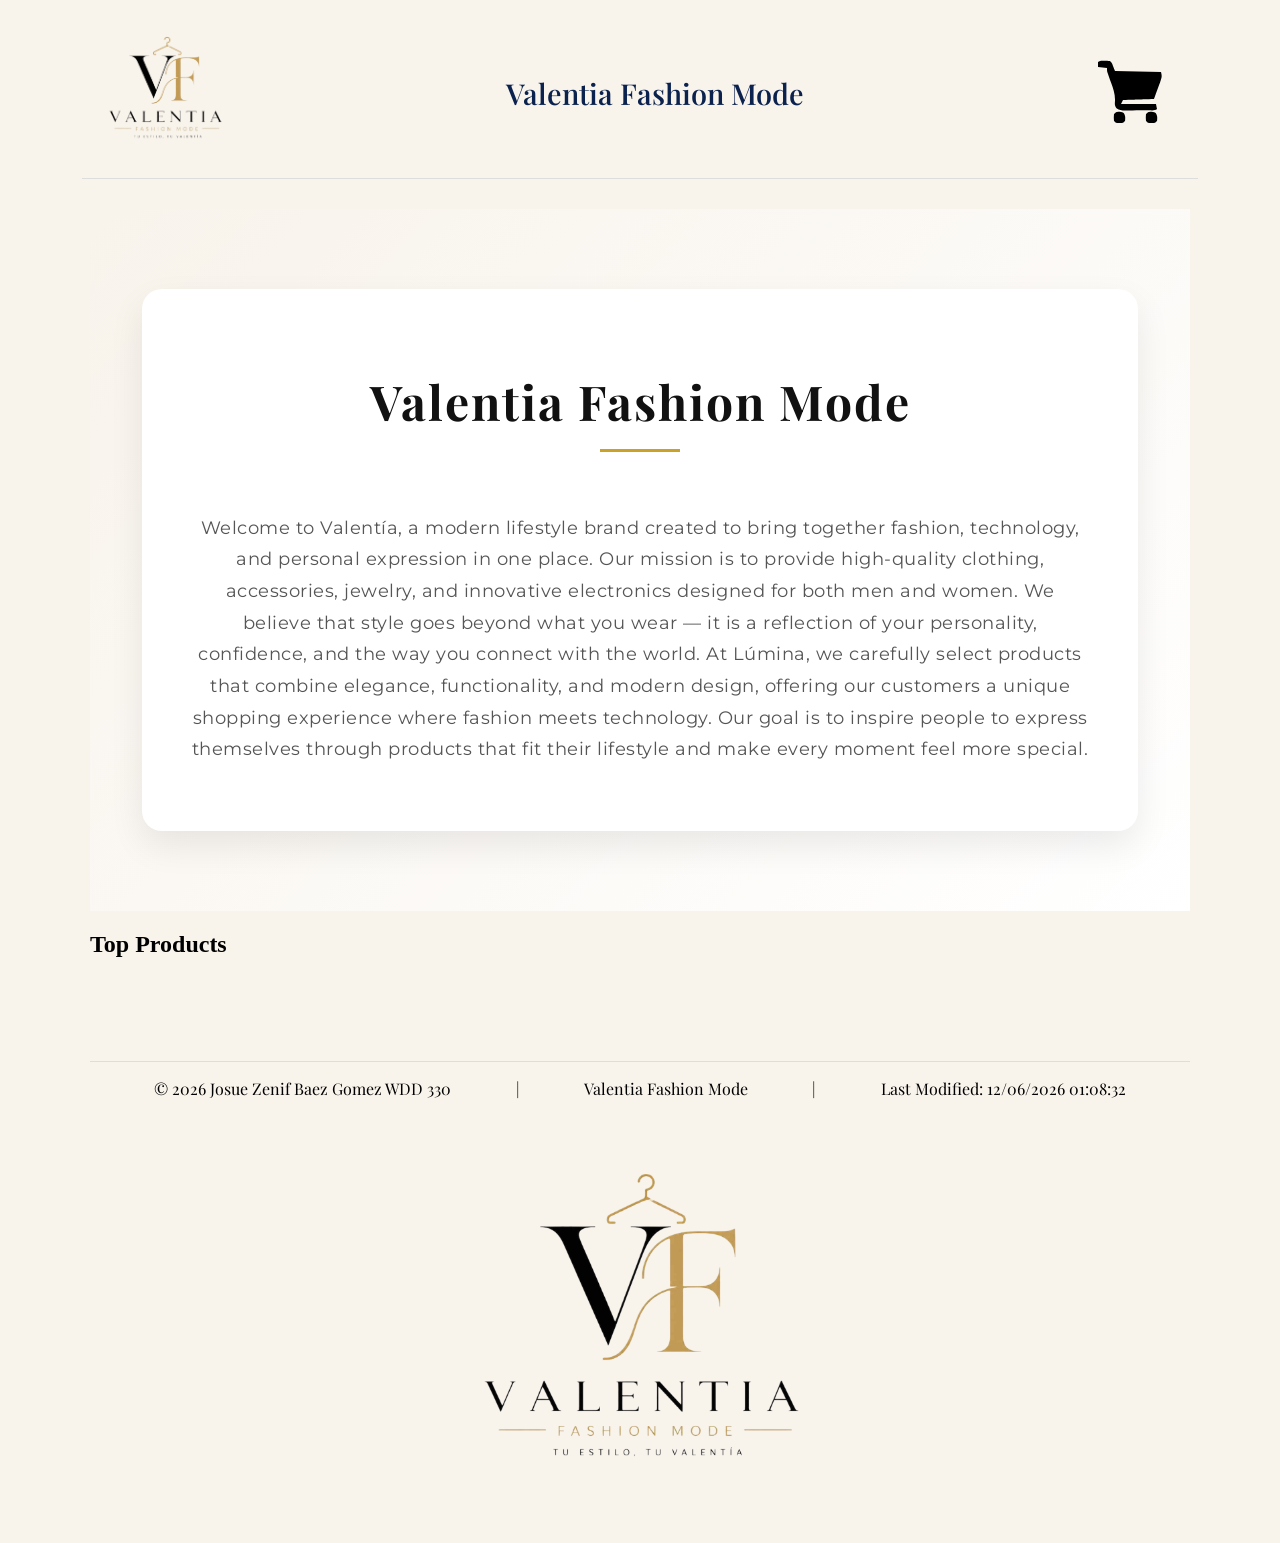
==== finalProject/index.html @ ca832edf "fashion mode index and css setup" ====
<!DOCTYPE html>
<html lang="en">

<head>
    <meta charset="UTF-8">
    <meta name="viewport" content="width=device-width, initial-scale=1.0">
    <title>Valentia Fashion Mode</title>
    <link rel="stylesheet" href="css/index.css">
    <script src="js/index.js" defer></script>
    <script src="js/time.js" defer></script>

    <link rel="preconnect" href="https://fonts.googleapis.com">
    <link rel="preconnect" href="https://fonts.gstatic.com" crossorigin>
    <link
        href="https://fonts.googleapis.com/css2?family=Montserrat:ital,wght@0,100..900;1,100..900&family=Playfair+Display:ital,wght@0,400..900;1,400..900&family=Playwrite+NZ+Guides&family=Roboto:ital,wght@0,100..900;1,100..900&display=swap"
        rel="stylesheet">
    <link rel="icon" href="images/favicon.png">
</head>

<body>
    <header>
        <div class="logo">
            <a href="index.html" class="fashion-logo"><img src="images/transparent-logo.jpg" alt="Fashion Logo"
                    width="1254" height="1254"></a>
        </div>

        <a href="index.html" class="name">Valentia Fashion Mode</a>

        <div class="cart">
            <a href="/finalProject/cart.html"><img src="images/grocery-store.svg" alt="Cart image for cart page"></a>
        </div>
    </header>

    <main>
        <div class="about-section">
            <div class="about-container">
                <h1>Valentia Fashion Mode</h1>
                <img src="" alt="">
                <p>
                    Welcome to Valentía, a modern lifestyle brand created to bring together fashion, technology, and
                    personal
                    expression in
                    one place. Our mission is to provide high-quality clothing, accessories, jewelry, and innovative
                    electronics designed
                    for both men and women. We believe that style goes beyond what you wear — it is a reflection of your
                    personality,
                    confidence, and the way you connect with the world. At Lúmina, we carefully select products that
                    combine
                    elegance,
                    functionality, and modern design, offering our customers a unique shopping experience where fashion
                    meets technology.
                    Our goal is to inspire people to express themselves through products that fit their lifestyle and
                    make
                    every moment feel
                    more special.
                </p>
            </div>
        </div>

        <h2>Top Products</h1>
            <section class="products" id="products"></section>
    </main>

    <footer>
        <p>©️ <span id="fullyear"></span> Josue Zenif Baez Gomez WDD 330</p>
        <p>|</p>
        <p>Valentia Fashion Mode</p>
        <p>|</p>
        <p id="lastModified"></p>
    </footer>

    <div class="footer-logo">
        <img src="/finalProject/images/transparent-logo.jpg" alt="Fashion mode logo">
    </div>

</body>

</html>
---- finalProject/css/index.css ----
* {
    --primary-red: #c1121f;
    --earth-brown: #6a4e42;
    --secondary-green: #2a9d8f;
    --cream: #fdf6ec;
    --accent-yellow: #fcbf49;
}

header,
main,
footer {
    max-width: 1100px;
    margin: 0 auto;
}

body {
    background-color: #f8f3eb;
}

.logo {
    display: flex;
    flex-direction: row;
}

header {
    display: grid;
    grid-template-columns: 150px auto 120px;
    padding: 0.5rem;
    border-bottom: 1px solid #ddd;
    margin-bottom: 30px;

    .logo {
        display: flex;
        flex-direction: row;

        &img {
            max-width: 100%;
        }
    }

    .name {
        text-decoration: none;
        color: rgb(11, 34, 78);
        font-family: "Playfair Display", serif;
        font-weight: 550;
        text-align: center;
        align-self: center;
        font-size: 1.8em;
    }

    .cart {
        grid-column: 3/4;
        text-align: center;
        align-self: center;
    }
}

.fashion-logo img {
    width: 100%;
    max-width: 100%;
    height: auto;
}

.about-section {
    background: linear-gradient(135deg,
            #f8f3eb,
            #ffffff);
    padding: 5rem 2rem;
}


/* Contenedor */
.about-container {
    max-width: 900px;
    margin: 0 auto;
    text-align: center;
    padding: 3rem;
    background-color: white;
    border-radius: 20px;
    box-shadow: 0 15px 35px rgba(0, 0, 0, 0.08);
}


/* Título */
.about-container h1 {
    font-family: "Playfair Display", serif;
    font-size: 3rem;
    color: #111;
    margin-bottom: 1.5rem;
    letter-spacing: 2px;
    position: relative;
}


/* Línea decorativa debajo del título */
.about-container h1::after {
    content: "";
    display: block;
    width: 80px;
    height: 3px;
    background-color: #c9a227;
    margin: 1rem auto;
}


/* Texto */
.about-container p {
    font-family: "Montserrat", sans-serif;
    color: #555;
    font-size: 1.1rem;
    line-height: 1.8;
    letter-spacing: 0.5px;
}


/* Efecto elegante al pasar */
.about-container:hover {
    transform: translateY(-5px);
    transition: 0.3s ease;
    box-shadow: 0 20px 45px rgba(0, 0, 0, 0.12);
}

.products {
    display: grid;
    grid-template-columns: repeat(3, 1fr);
    gap: 2rem;
    padding: 2rem;
    max-width: 1100px;
    margin: 0 auto;
}

/* Tarjeta individual */
.product-card {
    background-color: #fff;
    border-radius: 15px;
    padding: 1.5rem;
    text-align: center;
    box-shadow: 0 8px 20px rgba(0, 0, 0, 0.08);
    transition: transform 0.3s ease, box-shadow 0.3s ease;
    border: 1px solid #eee;
}


/* Efecto cuando pasas el mouse */
.product-card:hover {
    transform: translateY(-8px);
    box-shadow: 0 15px 30px rgba(0, 0, 0, 0.15);
    cursor: pointer;
}

/* Quitar text decoration */
.product-card a {
    text-decoration: none;
}


/* Título del producto */
.product-card h2 {
    font-family: "Playfair Display", serif;
    font-size: 1.4rem;
    color: #222;
    margin-bottom: 1rem;
}


/* Imagen */
.product-card img {
    width: 100%;
    height: 280px;
    object-fit: cover;
    border-radius: 12px;
    margin-bottom: 1rem;
}


/* Información */
.product-card p {
    font-family: "Montserrat", sans-serif;
    color: #555;
    margin: 0.5rem 0;
}


/* Precio */
.product-card p:nth-of-type(2) {
    font-size: 1.2rem;
    font-weight: bold;
    color: #b8860b;
}

/* Footer content */
footer {
    display: grid;
    grid-template-columns: repeat(5, 1fr);
    border-top: 1px solid #ddd;
    margin-top: 20px;
    display: flex;
    justify-content: space-evenly;
    font-family: "Playfair Display", serif;
}

.footer-logo img {
    display: block;
    max-width: 420px;
    width: 100%;
    height: auto;
    margin: 0 auto;
    align-self: center;
}


/* Tablets */
@media screen and (max-width: 900px) {
    .products-container {
        grid-template-columns: repeat(2, 1fr);
    }
}


/* Celulares */
@media screen and (max-width: 32rem) {
    .products-container {
        grid-template-columns: 1fr;
    }

    .about-section {
        padding: 3rem 1rem;
    }

    .about-container {
        padding: 2rem 1.2rem;
    }

    .about-container h2 {
        font-size: 2.2rem;
    }

    .about-container p {
        font-size: 1rem;
    }
}
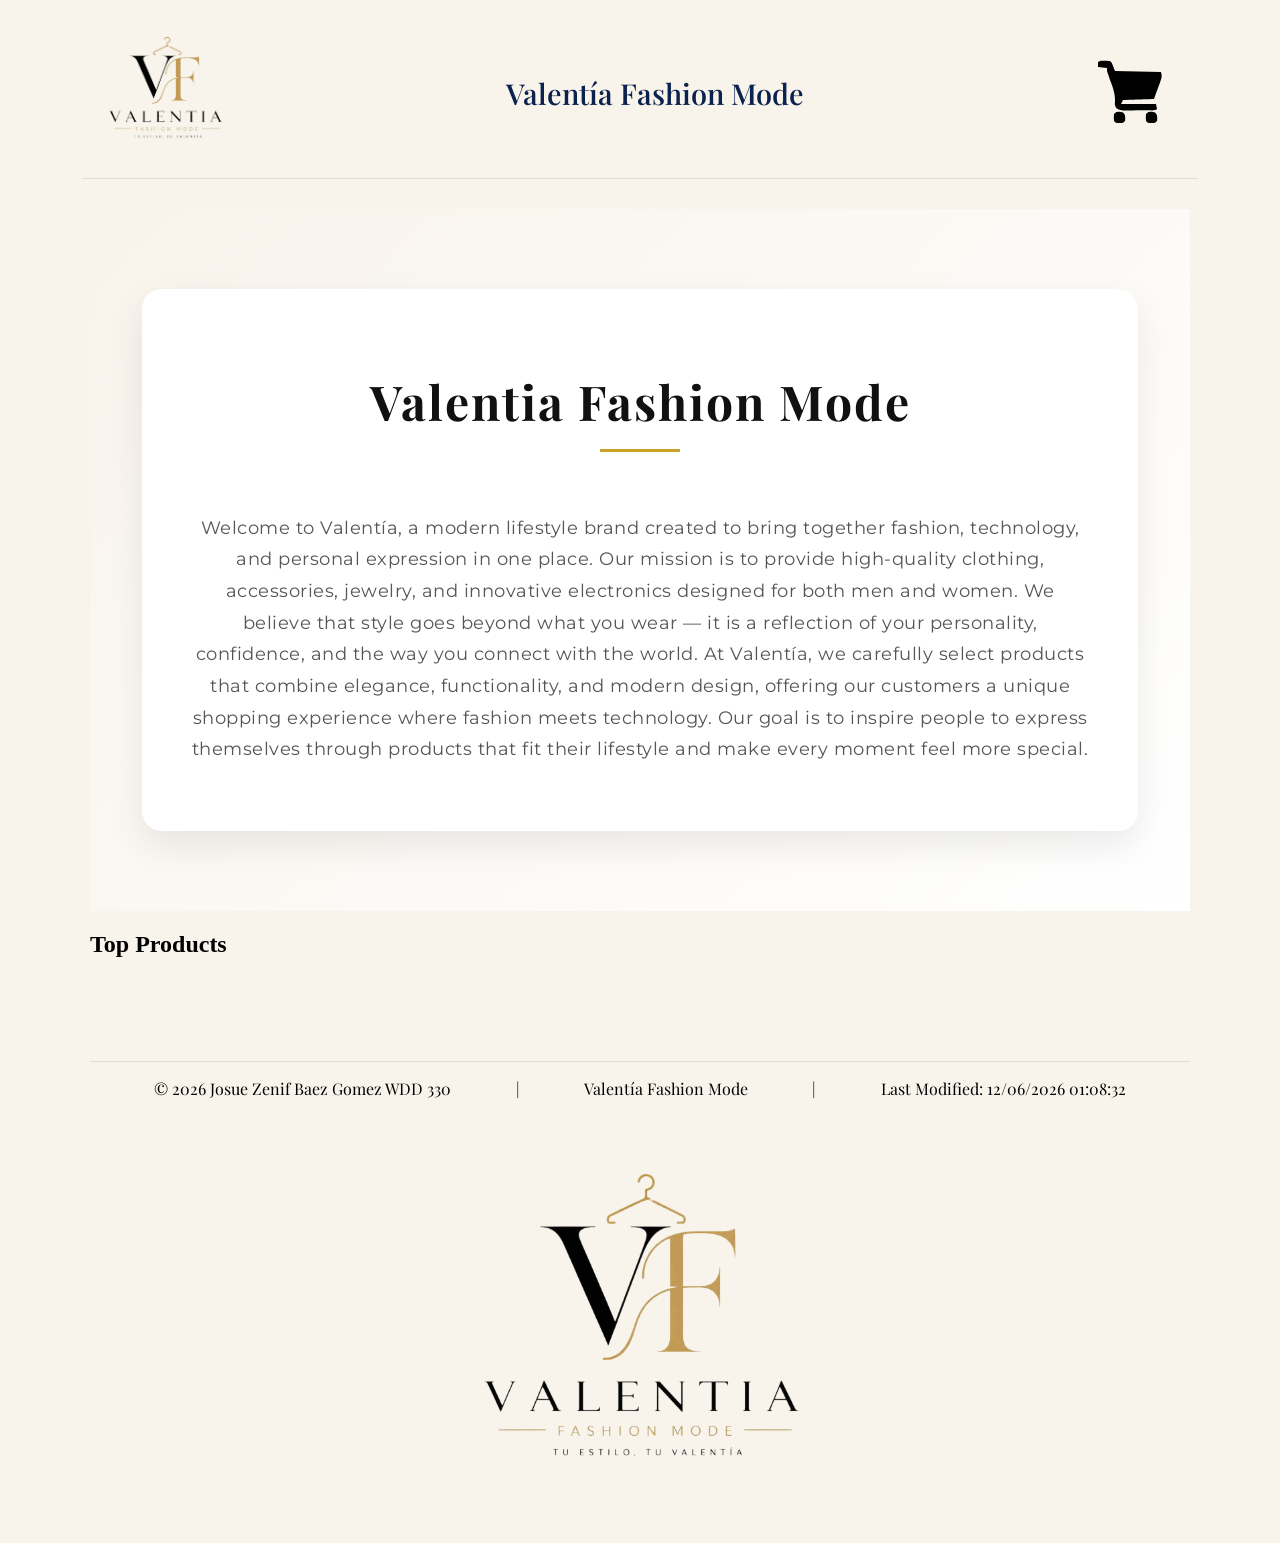
==== commit be8094b7: "week02 product details page and cart displaying cart list and wish list" ====
--- a/finalProject/index.html
+++ b/finalProject/index.html
@@ -4,7 +4,7 @@
 <head>
     <meta charset="UTF-8">
     <meta name="viewport" content="width=device-width, initial-scale=1.0">
-    <title>Valentia Fashion Mode</title>
+    <title>Valentía Fashion Mode</title>
     <link rel="stylesheet" href="css/index.css">
     <script src="js/index.js" defer></script>
     <script src="js/time.js" defer></script>
@@ -24,7 +24,7 @@
                     width="1254" height="1254"></a>
         </div>
 
-        <a href="index.html" class="name">Valentia Fashion Mode</a>
+        <a href="index.html" class="name">Valentía Fashion Mode</a>
 
         <div class="cart">
             <a href="/finalProject/cart.html"><img src="images/grocery-store.svg" alt="Cart image for cart page"></a>
@@ -44,7 +44,7 @@
                     electronics designed
                     for both men and women. We believe that style goes beyond what you wear — it is a reflection of your
                     personality,
-                    confidence, and the way you connect with the world. At Lúmina, we carefully select products that
+                    confidence, and the way you connect with the world. At Valentía, we carefully select products that
                     combine
                     elegance,
                     functionality, and modern design, offering our customers a unique shopping experience where fashion
@@ -64,13 +64,13 @@
     <footer>
         <p>©️ <span id="fullyear"></span> Josue Zenif Baez Gomez WDD 330</p>
         <p>|</p>
-        <p>Valentia Fashion Mode</p>
+        <p>Valentía Fashion Mode</p>
         <p>|</p>
         <p id="lastModified"></p>
     </footer>
 
     <div class="footer-logo">
-        <img src="/finalProject/images/transparent-logo.jpg" alt="Fashion mode logo">
+        <img src="images/transparent-logo.jpg" alt="Fashion mode logo">
     </div>
 
 </body>
--- a/finalProject/css/index.css
+++ b/finalProject/css/index.css
@@ -208,6 +208,254 @@
     align-self: center;
 }
 
+/* ---------------------- PRODUCT DETAILS PAGE CSS --------------- */
+#product-details {
+    max-width: 800px;
+    margin: 3rem auto;
+    padding: 2rem;
+    background: #ffffff;
+    border-radius: 16px;
+    box-shadow: 0 10px 25px rgba(0, 0, 0, 0.08);
+    font-family: 'Segoe UI', Tahoma, Geneva, Verdana, sans-serif;
+}
+
+#product-details h2 {
+    font-size: 2rem;
+    color: #0a2540;
+    margin-bottom: 1rem;
+}
+
+#product-details img {
+    width: 100%;
+    max-height: 400px;
+    object-fit: contain;
+    border-radius: 12px;
+    background-color: #f5f7fa;
+    padding: 1rem;
+    margin-bottom: 1.5rem;
+}
+
+#product-details p {
+    font-size: 1rem;
+    color: #333;
+    margin: 0.5rem 0;
+    line-height: 1.5;
+}
+
+/* Precio */
+#product-details p:nth-of-type(2) {
+    font-size: 1.5rem;
+    font-weight: bold;
+    color: #d4af37;
+    /* dorado */
+    margin-top: 1rem;
+}
+
+/* Rating */
+#product-details p:nth-of-type(3) {
+    color: #1e90ff;
+    /* azul más vivo */
+    font-weight: 500;
+}
+
+/* Ventas */
+#product-details p:nth-of-type(4) {
+    color: #555;
+    font-style: italic;
+}
+
+/* Hover sutil */
+#product-details:hover {
+    transform: translateY(-3px);
+    transition: all 0.3s ease;
+}
+
+/* CSS para los botones */
+
+/* Contenedor de botones (opcional pero recomendado) */
+.product-actions {
+    display: flex;
+    gap: 1rem;
+    margin-top: 1.5rem;
+}
+
+/* Estilo base para ambos botones */
+.product-actions button {
+    flex: 1;
+    padding: 0.9rem 1.2rem;
+    border: none;
+    border-radius: 10px;
+    font-size: 1rem;
+    font-weight: 600;
+    cursor: pointer;
+    transition: all 0.25s ease;
+}
+
+/* 🛒 Add to Cart (principal) */
+.add-to-cart {
+    background: linear-gradient(135deg, #0a2540, #1e90ff);
+    color: #fff;
+    box-shadow: 0 4px 12px rgba(30, 144, 255, 0.3);
+}
+
+.add-to-cart:hover {
+    transform: translateY(-2px);
+    box-shadow: 0 6px 16px rgba(30, 144, 255, 0.4);
+}
+
+.add-to-cart:active {
+    transform: scale(0.97);
+}
+
+/* ⭐ Add to Wishlist */
+.add-to-wishlist {
+    background: #ffffff;
+    color: #0a2540;
+    border: 2px solid #d4af37;
+    /* dorado */
+}
+
+.add-to-wishlist:hover {
+    background: #d4af37;
+    color: #fff;
+    transform: translateY(-2px);
+}
+
+.add-to-wishlist:active {
+    transform: scale(0.97);
+}
+
+/* cart alert css */
+#cartAlert.open {
+    display: block;
+    background-color: #26877c;
+    padding: 15px;
+    margin-left: 3em;
+    text-align: center;
+    align-items: center;
+    max-width: fit-content;
+    color: #fff;
+    border-radius: 0.4em;
+    transform: translateX(-100px);
+    opacity: 0;
+    animation: slide 0.3s ease-in forwards;
+}
+
+@keyframes slide {
+    to {
+        opacity: 1;
+        transform: translateX(0);
+    }
+}
+
+/* css para el cart items */
+.cartProduct {
+    display: grid;
+    grid-template-columns: 1fr 120px 1fr 50px;
+    grid-template-rows: auto auto;
+    align-items: center;
+    text-align: center;
+
+    border: 1.2px solid var(--earth-brown);
+    border-radius: 0.6em;
+    background-color: rgb(254, 244, 229);
+    padding: 1.2em;
+    margin-bottom: 1.5em;
+    gap: 0.5em;
+    position: relative;
+}
+
+/* TÍTULO */
+.cartProduct a {
+    grid-column: 1/4;
+    grid-row: 1/2;
+    font-size: 1.2rem;
+    margin-bottom: 0.5em;
+    text-decoration: none;
+    color: black;
+}
+
+/* IMAGEN */
+.cartProduct img {
+    grid-column: 2/3;
+    grid-row: 2/3;
+
+    width: 120px;
+    height: 120px;
+    object-fit: contain;
+}
+
+/* INFO IZQUIERDA (precio) */
+.info1 {
+    grid-column: 1/2;
+    grid-row: 2/3;
+    font-size: 1.25em;
+}
+
+/* INFO DERECHA (rating) */
+.info2 {
+    grid-column: 3/4;
+    grid-row: 2/3;
+    font-size: 1.25em;
+}
+
+/* BOTÓN ❌ */
+.removeItem {
+    grid-column: 4/5;
+    grid-row: 1/3;
+
+    display: flex;
+    justify-content: center;
+    align-items: center;
+
+    height: 40px;
+    width: 40px;
+
+    background-color: var(--primary-red);
+    color: white;
+    font-size: 1.2rem;
+    border: none;
+    border-radius: 50%;
+    cursor: pointer;
+
+    transition: all 0.2s ease;
+}
+
+.removeItem:hover {
+    background-color: #a10f1f;
+    transform: scale(1.1);
+}
+
+.wish-list {
+    text-align: center;
+    border-bottom: 1.2px solid var(--earth-brown);
+    max-width: fit-content;
+    margin-top: 3em;
+}
+
+/* total cost cart page */
+.total {
+    font-size: 1.2em;
+
+    p {
+        border-bottom: 1.5px solid black;
+        max-width: fit-content;
+    }
+}
+
+/* checkout button */
+.checkout {
+    text-align: center;
+    margin-bottom: 3em;
+
+    a {
+        text-decoration: none;
+        background-color: #2e4861;
+        color: white;
+        padding: 12px 15px;
+        border-radius: 0.4em;
+    }
+}
 
 /* Tablets */
 @media screen and (max-width: 900px) {
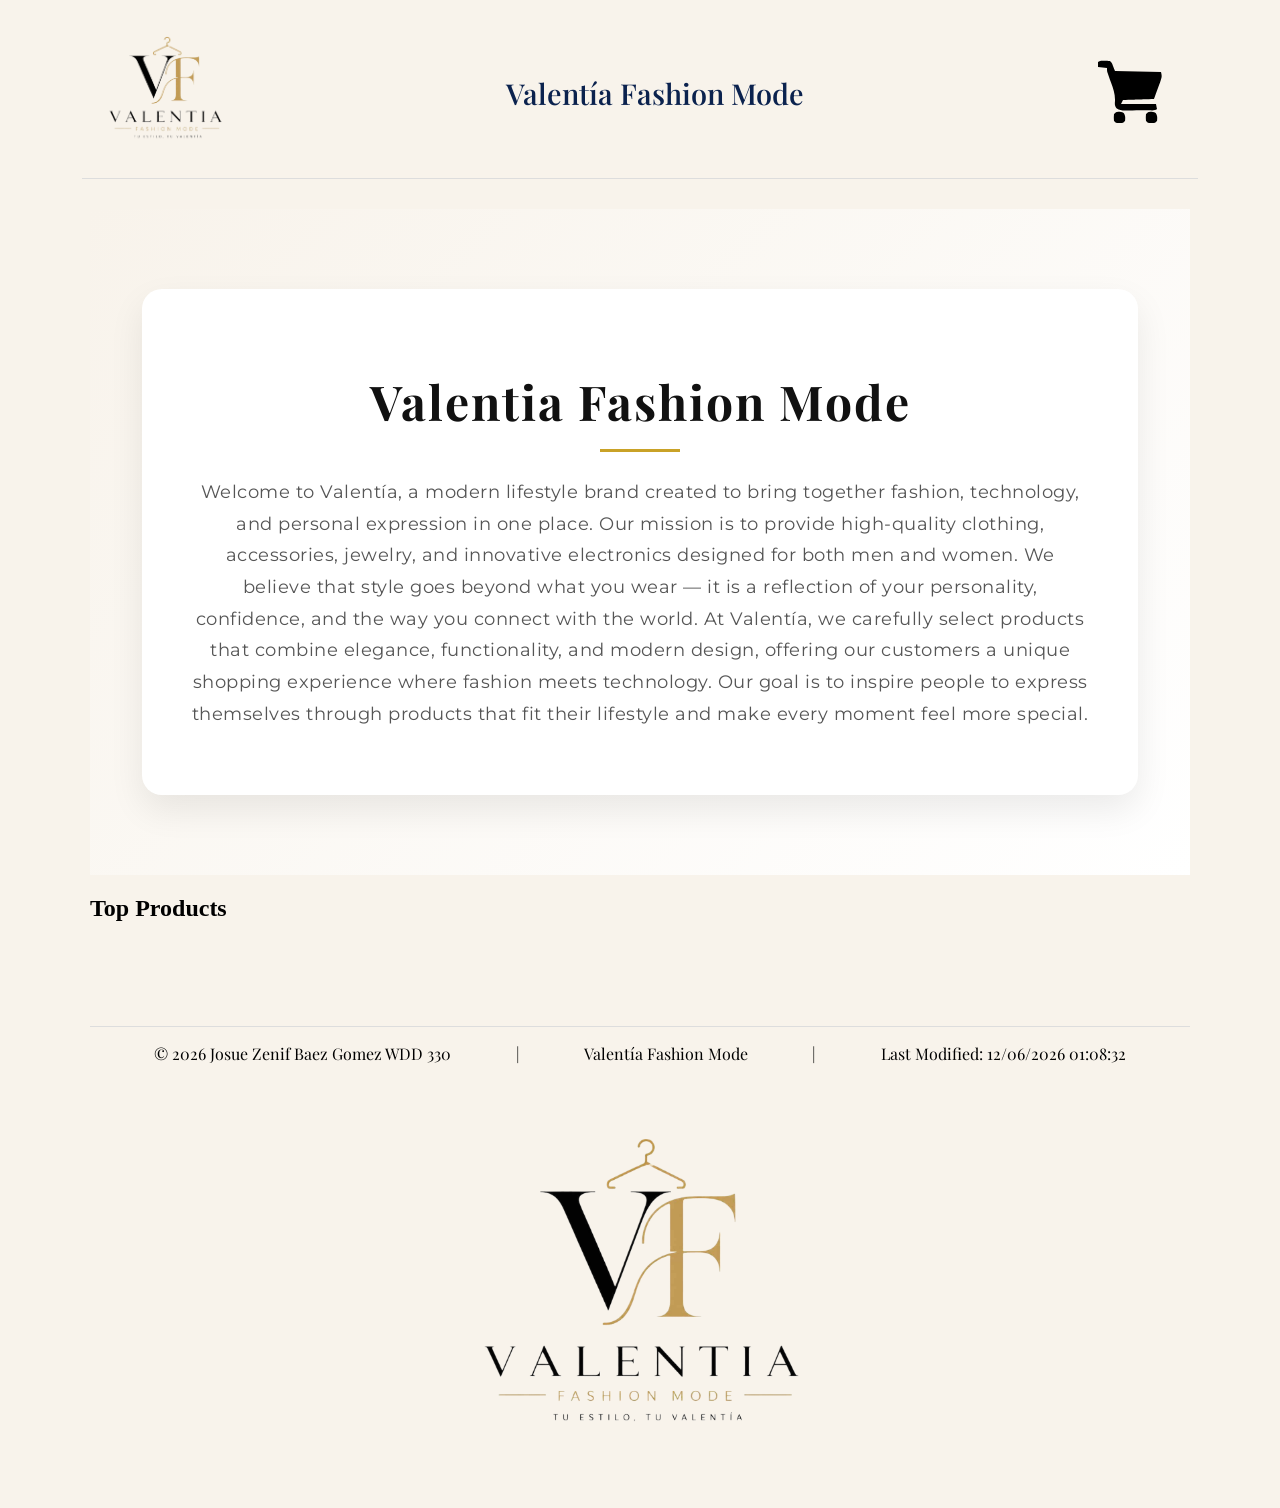
==== commit 3f10fc5d: "finishing touches application, css for mobile views" ====
--- a/finalProject/index.html
+++ b/finalProject/index.html
@@ -27,7 +27,8 @@
         <a href="index.html" class="name">Valentía Fashion Mode</a>
 
         <div class="cart">
-            <a href="/finalProject/cart.html"><img src="images/grocery-store.svg" alt="Cart image for cart page"></a>
+            <a href="/wdd330/finalProject/cart.html"><img src="images/grocery-store.svg"
+                    alt="Cart image for cart page"></a>
         </div>
     </header>
 
@@ -35,7 +36,6 @@
         <div class="about-section">
             <div class="about-container">
                 <h1>Valentia Fashion Mode</h1>
-                <img src="" alt="">
                 <p>
                     Welcome to Valentía, a modern lifestyle brand created to bring together fashion, technology, and
                     personal
--- a/finalProject/css/index.css
+++ b/finalProject/css/index.css
@@ -78,6 +78,14 @@
     background-color: white;
     border-radius: 20px;
     box-shadow: 0 15px 35px rgba(0, 0, 0, 0.08);
+    opacity: 0;
+    animation: fadeIn 1s ease-in-out forwards;
+}
+
+@keyframes fadeIn {
+    to {
+        opacity: 1;
+    }
 }
 
 
@@ -457,18 +465,282 @@
     }
 }
 
-/* Tablets */
+/* CHECKOUT HTML CSS */
+
+.checkout-form {
+    max-width: 800px;
+    margin: 2em auto;
+    padding: 2em;
+    background-color: var(--cream);
+    border-radius: 0.8em;
+    box-shadow: 0 6px 18px rgba(0, 0, 0, 0.08);
+    font-family: Arial, sans-serif;
+    transform: translateX(500px);
+    opacity: 0;
+    animation: slideIn 0.8s ease-in forwards;
+}
+
+@keyframes slideIn {
+    to {
+        transform: translateX(0);
+        opacity: 1;
+    }
+}
+
+/* SECCIONES */
+.checkout-form>div {
+    margin-bottom: 2em;
+    padding: 1.5em;
+    border: 1px solid var(--earth-brown);
+    border-radius: 0.6em;
+    background-color: white;
+}
+
+/* TITULITOS OPCIONALES */
+.checkout-form .contact::before {
+    content: "Contact Info";
+}
+
+.checkout-form .address::before {
+    content: "Shipping Address";
+}
+
+.checkout-form .payment::before {
+    content: "Payment Details";
+}
+
+.checkout-form .contact::before,
+.checkout-form .address::before,
+.checkout-form .payment::before {
+    display: block;
+    font-weight: bold;
+    margin-bottom: 1em;
+    color: var(--primary-red);
+}
+
+/* GRID PARA INPUTS */
+.contact,
+.address,
+.payment {
+    display: grid;
+    grid-template-columns: 40% 55%;
+    gap: 1em;
+}
+
+.first-name {
+    grid-column: 1/2;
+    grid-row: 2/3;
+    align-self: center;
+}
+
+#firstName {
+    grid-column: 2/3;
+    grid-row: 2/3;
+}
+
+.last-name {
+    grid-column: 1/2;
+    grid-row: 3/4;
+    align-self: center;
+}
+
+#lastName {
+    grid-column: 2/3;
+    grid-row: 3/4;
+}
+
+/* ADDRESS INFORMATION */
+.streetAddress {
+    grid-column: 1/2;
+    grid-row: 2/3;
+    align-self: center;
+}
+
+#address {
+    grid-column: 2/3;
+    grid-row: 2/3;
+}
+
+.cityName {
+    grid-column: 1/2;
+    grid-row: 3/4;
+    align-self: center;
+}
+
+#city {
+    grid-column: 2/3;
+    grid-row: 3/4;
+}
+
+.stateName {
+    grid-column: 1/2;
+    grid-row: 4/5;
+    align-self: center;
+}
+
+#state {
+    grid-column: 2/3;
+    grid-row: 4/5;
+}
+
+.zip {
+    grid-column: 1/2;
+    grid-row: 5/6;
+    align-self: center;
+}
+
+#zip {
+    grid-column: 2/3;
+    grid-row: 5/6;
+}
+
+/* CREDIT CARD INFO */
+.creditCard {
+    grid-column: 1/2;
+    grid-row: 2/3;
+    align-self: center;
+}
+
+#credit-card {
+    grid-column: 2/3;
+    grid-row: 2/3;
+}
+
+.expDate {
+    grid-column: 1/2;
+    grid-row: 3/4;
+    align-self: center;
+}
+
+#expire-date {
+    grid-column: 2/3;
+    grid-row: 3/4;
+}
+
+.cvc {
+    grid-column: 1/2;
+    grid-row: 4/5;
+    align-self: center;
+}
+
+#sec-code {
+    grid-column: 2/3;
+    grid-row: 4/5;
+}
+
+/* LABELS */
+label {
+    font-size: 0.9rem;
+    color: var(--earth-brown);
+    margin-bottom: 0.2em;
+}
+
+/* INPUTS */
+input {
+    width: 100%;
+    padding: 0.6em;
+    border-radius: 0.4em;
+    border: 1px solid #ccc;
+    font-size: 0.95rem;
+    transition: all 0.2s ease;
+}
+
+/* BOTÓN */
+.checkout-btn {
+    width: 100%;
+    padding: 1em;
+    background-color: var(--primary-red);
+    color: white;
+    font-size: 1.1rem;
+    border: none;
+    border-radius: 0.6em;
+    cursor: pointer;
+    transition: all 0.25s ease;
+}
+
+/* HOVER */
+.checkout-btn:hover {
+    background-color: #a10f1f;
+    transform: translateY(-2px);
+}
+
+.checkout-total {
+    font-size: 1.2em;
+    border-bottom: 1.5px solid black;
+    max-width: fit-content;
+}
+
+/* success message */
+.success-content {
+    text-align: center;
+    padding: 5em 0;
+}
+
+/* RESPONSIVE */
+@media (max-width: 600px) {
+
+    .contact,
+    .address,
+    .payment {
+        display: flex;
+        flex-direction: column;
+        text-align: center;
+    }
+
+    label {
+        align-items: flex-start;
+    }
+
+    .address input#address,
+    .payment input#credit-card {
+        grid-column: 1/2;
+    }
+}
+
+/* Tablets
 @media screen and (max-width: 900px) {
     .products-container {
         grid-template-columns: repeat(2, 1fr);
     }
-}
+} */
 
 
 /* Celulares */
 @media screen and (max-width: 32rem) {
-    .products-container {
-        grid-template-columns: 1fr;
+    header {
+        display: flex;
+        flex-direction: row;
+
+        .logo {
+            width: 20em;
+            height: auto;
+            align-self: center;
+        }
+
+        .name {
+            font-size: 1.5em;
+            margin-right: 10px;
+        }
+    }
+
+    .products {
+        grid-template-columns: repeat(1, minmax(0, 1fr));
+        gap: 8px;
+        width: 100%;
+        padding: 8px;
+        box-sizing: border-box;
+    }
+
+    .product-card {
+        width: 100%;
+        min-width: 0;
+        box-sizing: border-box;
+    }
+
+    .product-card img {
+        width: 100%;
+        height: auto;
+        display: block;
     }
 
     .about-section {
@@ -486,4 +758,25 @@
     .about-container p {
         font-size: 1rem;
     }
+
+    /* cart product mobile */
+    .cartProduct {
+        gap: 0;
+    }
+
+    /* checkout form css */
+
+    .checkout-form {
+        padding: 10px;
+
+        .contact,
+        .address,
+        .payment {
+            padding-left: 5px;
+        }
+    }
+
+    .checkout-form input {
+        text-align: center;
+    }
 }
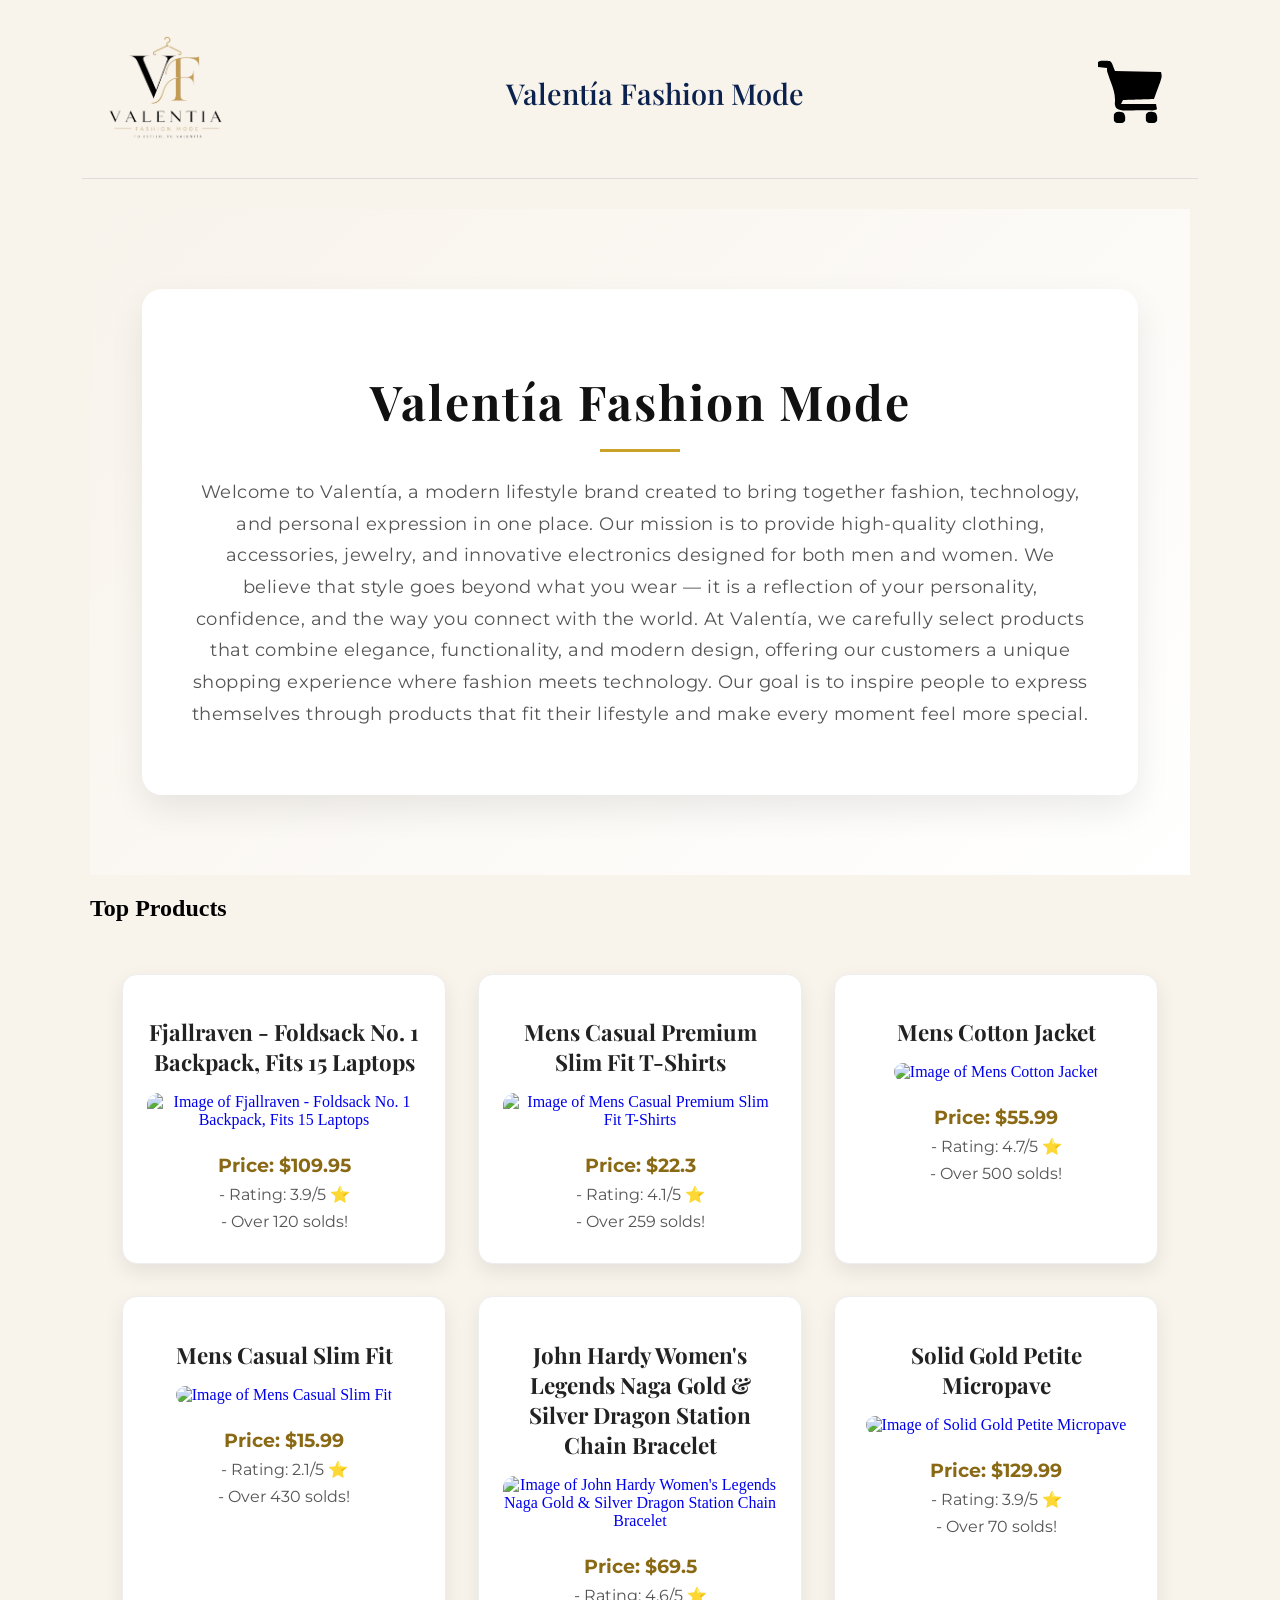
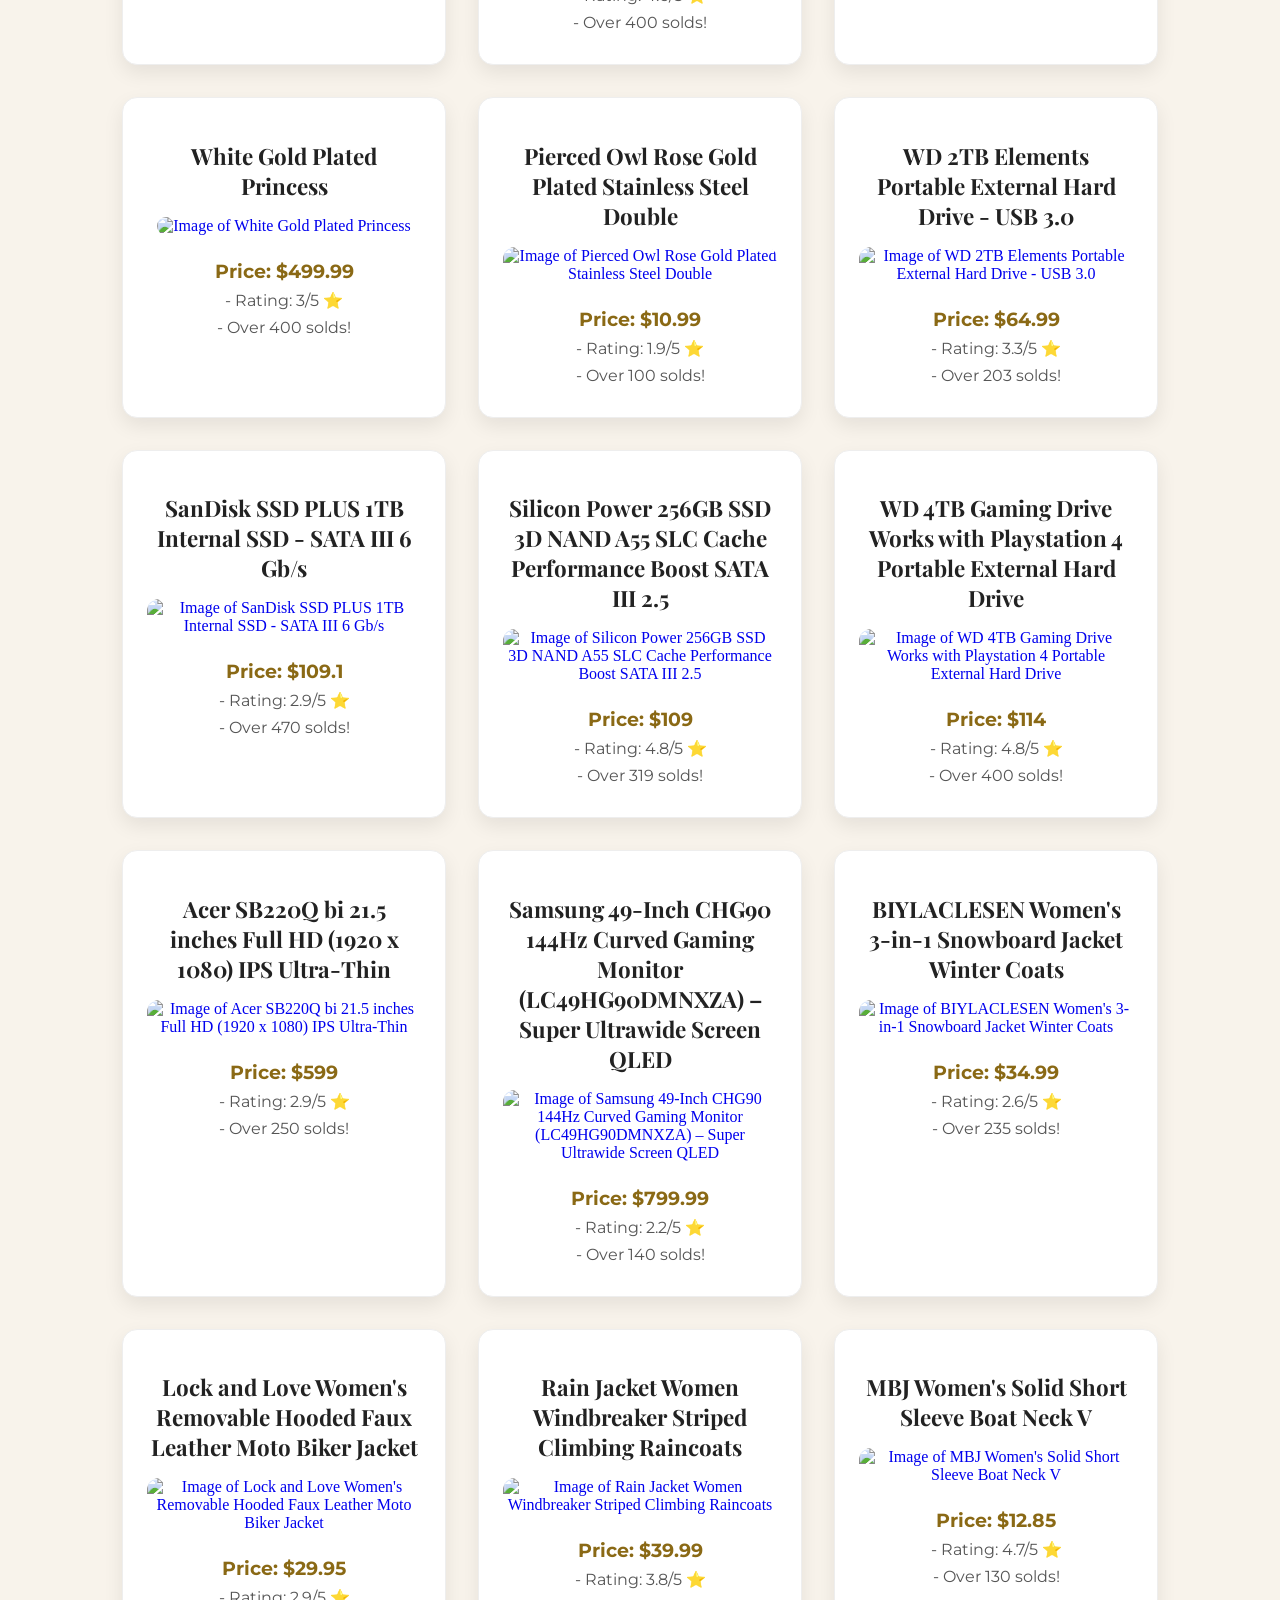
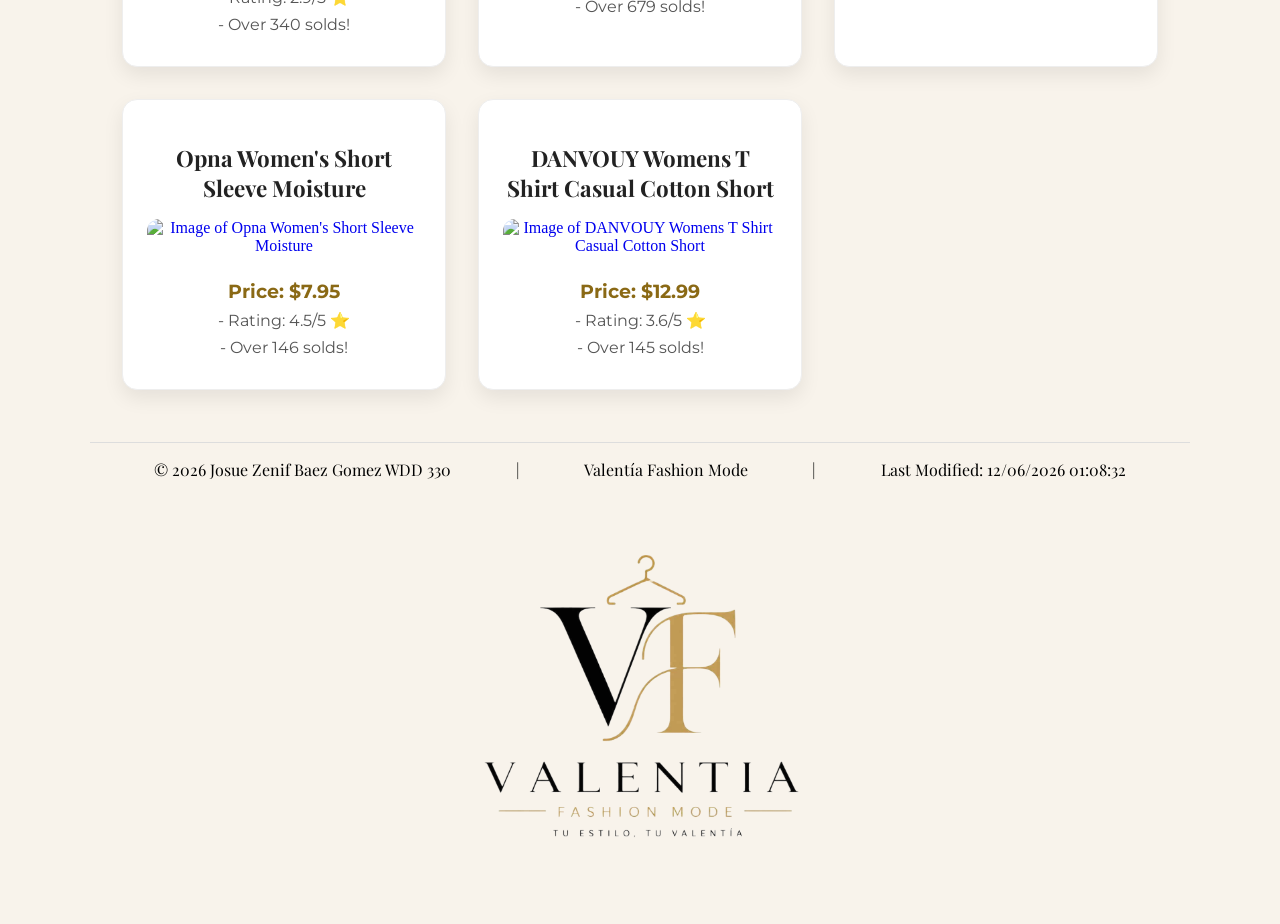
==== commit bd9c81ec: "title correction" ====
--- a/finalProject/index.html
+++ b/finalProject/index.html
@@ -5,6 +5,10 @@
     <meta charset="UTF-8">
     <meta name="viewport" content="width=device-width, initial-scale=1.0">
     <title>Valentía Fashion Mode</title>
+    <meta name="description"
+        content="Valentia Fashion Mode is a clothing store and brings many options to the user to style their look!">
+    <meta name="author" content="Josue Zenif Baez Gomez">
+
     <link rel="stylesheet" href="css/index.css">
     <script src="js/index.js" defer></script>
     <script src="js/time.js" defer></script>
@@ -35,7 +39,7 @@
     <main>
         <div class="about-section">
             <div class="about-container">
-                <h1>Valentia Fashion Mode</h1>
+                <h1>Valentía Fashion Mode</h1>
                 <p>
                     Welcome to Valentía, a modern lifestyle brand created to bring together fashion, technology, and
                     personal
@@ -57,8 +61,8 @@
             </div>
         </div>
 
-        <h2>Top Products</h1>
-            <section class="products" id="products"></section>
+        <h2>Top Products</h2>
+        <section class="products" id="products"></section>
     </main>
 
     <footer>
--- a/finalProject/css/index.css
+++ b/finalProject/css/index.css
@@ -69,7 +69,7 @@
 }
 
 
-/* Contenedor */
+/* About container styles */
 .about-container {
     max-width: 900px;
     margin: 0 auto;
@@ -88,8 +88,6 @@
     }
 }
 
-
-/* Título */
 .about-container h1 {
     font-family: "Playfair Display", serif;
     font-size: 3rem;
@@ -99,8 +97,6 @@
     position: relative;
 }
 
-
-/* Línea decorativa debajo del título */
 .about-container h1::after {
     content: "";
     display: block;
@@ -110,8 +106,6 @@
     margin: 1rem auto;
 }
 
-
-/* Texto */
 .about-container p {
     font-family: "Montserrat", sans-serif;
     color: #555;
@@ -121,7 +115,7 @@
 }
 
 
-/* Efecto elegante al pasar */
+/* Hover effect */
 .about-container:hover {
     transform: translateY(-5px);
     transition: 0.3s ease;
@@ -148,21 +142,16 @@
     border: 1px solid #eee;
 }
 
-
-/* Efecto cuando pasas el mouse */
 .product-card:hover {
     transform: translateY(-8px);
     box-shadow: 0 15px 30px rgba(0, 0, 0, 0.15);
     cursor: pointer;
 }
 
-/* Quitar text decoration */
 .product-card a {
     text-decoration: none;
 }
 
-
-/* Título del producto */
 .product-card h2 {
     font-family: "Playfair Display", serif;
     font-size: 1.4rem;
@@ -170,8 +159,6 @@
     margin-bottom: 1rem;
 }
 
-
-/* Imagen */
 .product-card img {
     width: 100%;
     height: 280px;
@@ -180,8 +167,6 @@
     margin-bottom: 1rem;
 }
 
-
-/* Información */
 .product-card p {
     font-family: "Montserrat", sans-serif;
     color: #555;
@@ -189,11 +174,11 @@
 }
 
 
-/* Precio */
-.product-card p:nth-of-type(2) {
+/* Price style */
+.product-card p:nth-of-type(1) {
     font-size: 1.2rem;
     font-weight: bold;
-    color: #b8860b;
+    color: #8a6915;
 }
 
 /* Footer content */
@@ -262,7 +247,6 @@
 /* Rating */
 #product-details p:nth-of-type(3) {
     color: #1e90ff;
-    /* azul más vivo */
     font-weight: 500;
 }
 
@@ -277,8 +261,6 @@
     transform: translateY(-3px);
     transition: all 0.3s ease;
 }
-
-/* CSS para los botones */
 
 /* Contenedor de botones (opcional pero recomendado) */
 .product-actions {
@@ -299,7 +281,7 @@
     transition: all 0.25s ease;
 }
 
-/* 🛒 Add to Cart (principal) */
+/* Add to Cart (principal) */
 .add-to-cart {
     background: linear-gradient(135deg, #0a2540, #1e90ff);
     color: #fff;
@@ -315,7 +297,7 @@
     transform: scale(0.97);
 }
 
-/* ⭐ Add to Wishlist */
+/* Add to Wishlist */
 .add-to-wishlist {
     background: #ffffff;
     color: #0a2540;
@@ -373,7 +355,6 @@
     position: relative;
 }
 
-/* TÍTULO */
 .cartProduct a {
     grid-column: 1/4;
     grid-row: 1/2;
@@ -383,7 +364,6 @@
     color: black;
 }
 
-/* IMAGEN */
 .cartProduct img {
     grid-column: 2/3;
     grid-row: 2/3;
@@ -393,21 +373,19 @@
     object-fit: contain;
 }
 
-/* INFO IZQUIERDA (precio) */
 .info1 {
     grid-column: 1/2;
     grid-row: 2/3;
     font-size: 1.25em;
 }
 
-/* INFO DERECHA (rating) */
 .info2 {
     grid-column: 3/4;
     grid-row: 2/3;
     font-size: 1.25em;
 }
 
-/* BOTÓN ❌ */
+/* BUTTON REMOVE ITEM */
 .removeItem {
     grid-column: 4/5;
     grid-row: 1/3;
@@ -466,7 +444,6 @@
 }
 
 /* CHECKOUT HTML CSS */
-
 .checkout-form {
     max-width: 800px;
     margin: 2em auto;
@@ -487,7 +464,6 @@
     }
 }
 
-/* SECCIONES */
 .checkout-form>div {
     margin-bottom: 2em;
     padding: 1.5em;
@@ -496,7 +472,6 @@
     background-color: white;
 }
 
-/* TITULITOS OPCIONALES */
 .checkout-form .contact::before {
     content: "Contact Info";
 }
@@ -518,7 +493,6 @@
     color: var(--primary-red);
 }
 
-/* GRID PARA INPUTS */
 .contact,
 .address,
 .payment {
@@ -645,7 +619,7 @@
     transition: all 0.2s ease;
 }
 
-/* BOTÓN */
+/* Checkout button */
 .checkout-btn {
     width: 100%;
     padding: 1em;
@@ -676,7 +650,6 @@
     padding: 5em 0;
 }
 
-/* RESPONSIVE */
 @media (max-width: 600px) {
 
     .contact,
@@ -697,13 +670,6 @@
     }
 }
 
-/* Tablets
-@media screen and (max-width: 900px) {
-    .products-container {
-        grid-template-columns: repeat(2, 1fr);
-    }
-} */
-
 
 /* Celulares */
 @media screen and (max-width: 32rem) {
